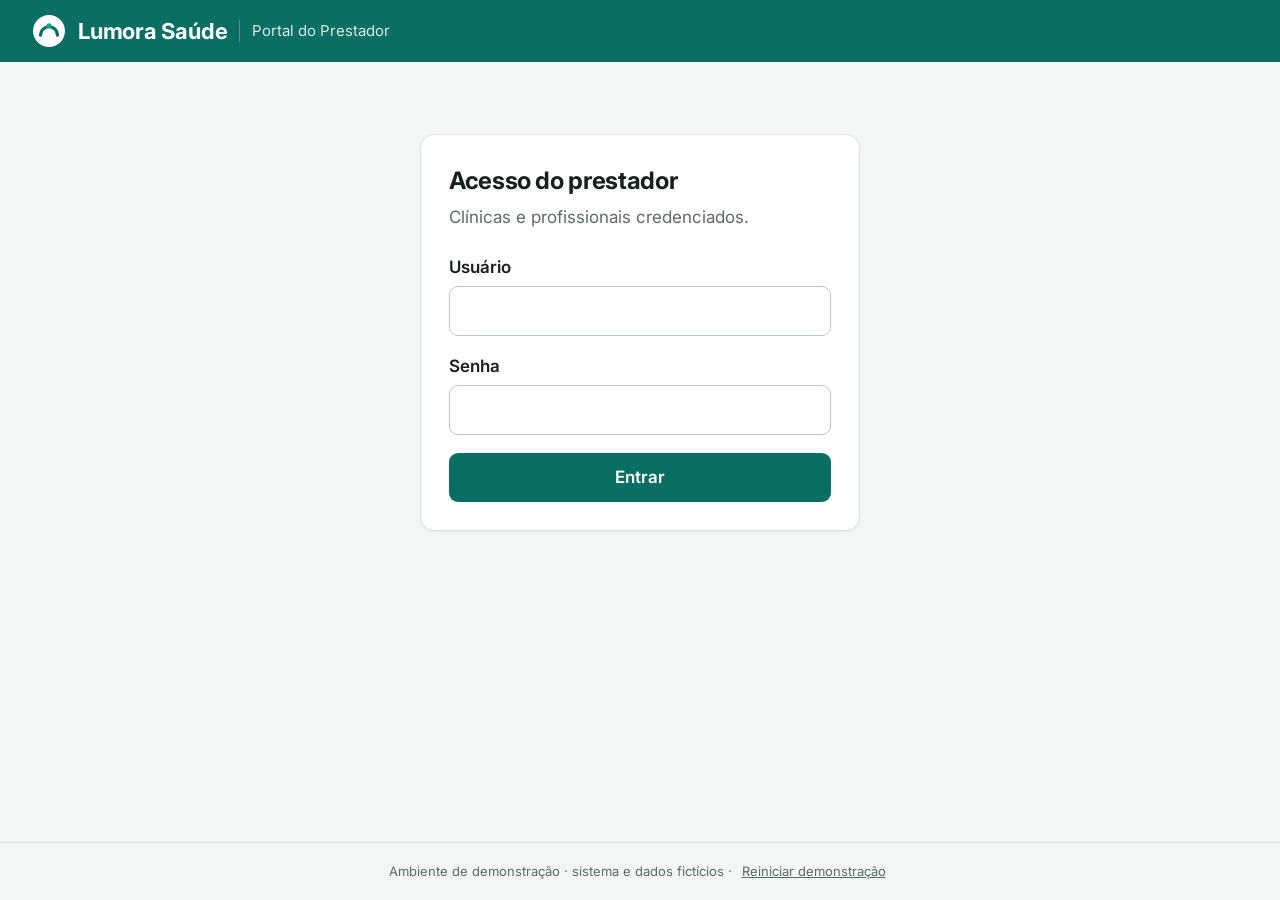
==== solicitar.html @ 8ffa404e "Sistema fictício para demonstração Co-Authored-By: Claude Opus 5.5 <noreply@anthropic.com>" ====
<!doctype html>
<html lang="pt-BR">
<head>
<meta charset="utf-8">
<meta name="viewport" content="width=device-width, initial-scale=1">
<meta name="robots" content="noindex">
<title>Solicitar autorização · Lumora Saúde</title>
<link rel="preconnect" href="https://fonts.googleapis.com">
<link rel="stylesheet" href="https://fonts.googleapis.com/css2?family=Inter:wght@400;600;700&display=swap">
<link rel="stylesheet" href="style.css">
<link rel="icon" href="data:image/svg+xml,%3Csvg xmlns='http://www.w3.org/2000/svg' viewBox='0 0 32 32'%3E%3Ccircle cx='16' cy='16' r='15' fill='%230b6e63'/%3E%3Cpath d='M8 20a8 8 0 0 1 16 0' stroke='%23fff' stroke-width='3' fill='none' stroke-linecap='round'/%3E%3C/svg%3E">
<script src="app.js"></script>
<script>if (!estado().sessao) location.replace('index.html');</script>
</head>
<body>
<header class="topo">
  <div class="marca">
    <svg width="34" height="34" viewBox="0 0 32 32" aria-hidden="true"><circle cx="16" cy="16" r="15" fill="#fff"/><path d="M8 20a8 8 0 0 1 16 0" stroke="#0b6e63" stroke-width="3" fill="none" stroke-linecap="round"/><circle cx="16" cy="11" r="2.4" fill="#14a38e"/></svg>
    <strong>Lumora Saúde</strong><span>Portal do Prestador</span>
  </div>
  <div class="conta"><span>Clínica Equilíbrio · prestador 40217</span><button type="button" onclick="sair()">Sair</button></div>
</header>
<main>
  <h1>Solicitar autorização</h1>
  <p class="sub">Fisioterapia e terapias. Até 10 sessões por pedido sem laudo médico.</p>
  <div class="grade">
    <form id="form-pedido" class="cartao" novalidate>
      <div class="campo">
        <label for="carteirinha">Número da carteirinha</label>
        <input id="carteirinha" name="carteirinha" inputmode="numeric" autocomplete="off" placeholder="0000 0000 0000 00">
      </div>
      <fieldset class="campo opcoes">
        <legend>Procedimento</legend>
        <label><input type="radio" name="procedimento" value="Fisioterapia ortopédica"> Fisioterapia ortopédica</label>
        <label><input type="radio" name="procedimento" value="Fisioterapia neurológica"> Fisioterapia neurológica</label>
        <label><input type="radio" name="procedimento" value="Fisioterapia respiratória"> Fisioterapia respiratória</label>
        <label><input type="radio" name="procedimento" value="RPG — reeducação postural global"> RPG — reeducação postural global</label>
        <label><input type="radio" name="procedimento" value="Pilates clínico"> Pilates clínico</label>
      </fieldset>
      <div class="campo" style="max-width:200px">
        <label for="sessoes">Quantidade de sessões</label>
        <input id="sessoes" name="sessoes" type="number" min="1" max="40">
      </div>
      <div id="erro" class="erro-msg" role="alert"></div>
      <button class="primario" type="submit">Enviar solicitação</button>
    </form>
    <section id="resultado" class="resultado" role="status" aria-live="polite" aria-label="Resultado da solicitação" hidden></section>
  </div>
  <section class="historico cartao">
    <h2>Solicitações de hoje</h2>
    <div id="historico"></div>
  </section>
</main>
<footer class="rodape">Ambiente de demonstração · sistema e dados fictícios · <button type="button" onclick="reiniciar()">Reiniciar demonstração</button></footer>
<script>
  const $ = id => document.getElementById(id);
  function desenhaHistorico() {
    const ps = estado().pedidos;
    if (!ps.length) { $('historico').innerHTML = '<p class="vazio">Nenhuma solicitação enviada hoje.</p>'; return; }
    $('historico').innerHTML = '<table><thead><tr><th>Hora</th><th>Beneficiário</th><th>Procedimento</th><th>Sessões</th><th>Situação</th><th>Número</th></tr></thead><tbody>' +
      ps.slice().reverse().map(p => `<tr><td>${p.hora}</td><td>${p.beneficiario}</td><td>${p.procedimento}</td><td>${p.sessoes}</td>` +
        `<td><span class="selo ${p.tipo}">${p.tipo === 'ok' ? 'Autorizada' : 'Pendente: laudo'}</span></td>` +
        `<td>${p.autorizacao || p.protocolo}</td></tr>`).join('') + '</tbody></table>';
  }
  function mostra(p) {
    const r = $('resultado'); r.hidden = false; r.className = 'resultado ' + p.tipo;
    if (p.tipo === 'falha') { r.innerHTML = `<p class="estado">Não foi possível enviar</p><p>${p.motivo}</p>`; return; }
    const linhas = `<dl class="dados"><dt>Beneficiário</dt><dd>${p.beneficiario}</dd><dt>Carteirinha</dt><dd>${p.carteirinha}</dd>` +
      `<dt>Procedimento</dt><dd>${p.procedimento}</dd><dt>Sessões</dt><dd>${p.sessoes}</dd>`;
    if (p.tipo === 'ok') {
      r.innerHTML = `<p class="estado">Autorizada</p><div>Número da autorização</div><div class="numero">${p.autorizacao}</div>` +
        linhas + `<dt>Validade</dt><dd>até ${p.validade}</dd></dl>`;
    } else {
      r.innerHTML = `<p class="estado">Pendente: laudo médico obrigatório</p>` +
        `<p>Pedidos com mais de 10 sessões precisam de laudo médico assinado. Envie o laudo em até 5 dias úteis para a análise seguir.</p>` +
        `<div>Protocolo</div><div class="numero">${p.protocolo}</div>` + linhas + `</dl>`;
    }
  }
  $('form-pedido').addEventListener('submit', ev => {
    ev.preventDefault(); $('erro').textContent = '';
    const proc = (document.querySelector('input[name=procedimento]:checked') || {}).value;
    if (!proc) { $('erro').textContent = 'Selecione o procedimento.'; return; }
    const p = solicitar($('carteirinha').value, proc, $('sessoes').value);
    mostra(p); desenhaHistorico();
    if (p.tipo !== 'falha') ev.target.reset();
  });
  desenhaHistorico();
</script>
</body>
</html>
---- style.css ----
:root {
  --marca: #0b6e63;
  --marca-escura: #084f47;
  --acento: #14a38e;
  --fundo: #f2f6f5;
  --cartao: #ffffff;
  --texto: #15211f;
  --suave: #5b6b68;
  --linha: #d9e3e1;
  --ok: #157a4a;
  --ok-fundo: #e5f5ec;
  --alerta: #9a5b00;
  --alerta-fundo: #fff3dc;
  --erro: #b3261e;
  --erro-fundo: #fdeceb;
}
* { box-sizing: border-box; }
html, body { margin: 0; }
body {
  background: var(--fundo);
  color: var(--texto);
  font: 17px/1.5 "Inter", "Segoe UI", Roboto, "Helvetica Neue", Arial, sans-serif;
  min-height: 100vh;
  display: flex;
  flex-direction: column;
}
.topo {
  background: var(--marca);
  color: #fff;
  padding: 14px 32px;
  display: flex;
  align-items: center;
  gap: 14px;
}
.topo .marca { display: flex; align-items: center; gap: 12px; }
.topo .marca strong { font-size: 22px; letter-spacing: -0.01em; }
.topo .marca span { font-size: 15px; opacity: 0.85; border-left: 1px solid rgba(255,255,255,0.35); padding-left: 12px; }
.topo .conta { margin-left: auto; display: flex; align-items: center; gap: 16px; font-size: 15px; }
.topo .conta button {
  background: transparent; color: #fff; border: 1px solid rgba(255,255,255,0.5);
  border-radius: 8px; padding: 6px 14px; font: inherit; cursor: pointer;
}
main { flex: 1; width: 100%; max-width: 1120px; margin: 0 auto; padding: 32px; }
h1 { font-size: 28px; margin: 0 0 6px; letter-spacing: -0.015em; }
.sub { color: var(--suave); margin: 0 0 24px; }
.cartao {
  background: var(--cartao);
  border: 1px solid var(--linha);
  border-radius: 14px;
  padding: 28px;
  box-shadow: 0 1px 2px rgba(10, 40, 36, 0.05);
}
label { display: block; font-weight: 600; margin: 0 0 6px; }
input, select {
  width: 100%;
  font: inherit;
  padding: 11px 13px;
  border: 1px solid #b9c8c5;
  border-radius: 9px;
  background: #fff;
  color: var(--texto);
}
input:focus, select:focus { outline: 3px solid rgba(20, 163, 142, 0.3); border-color: var(--acento); }
.campo { margin-bottom: 18px; }
.ajuda { color: var(--suave); font-size: 14px; margin-top: 4px; }
button.primario {
  background: var(--marca);
  color: #fff;
  border: 0;
  border-radius: 9px;
  padding: 12px 22px;
  font: inherit;
  font-weight: 600;
  cursor: pointer;
}
button.primario:hover { background: var(--marca-escura); }
button.secundario {
  background: #fff; color: var(--marca); border: 1px solid var(--marca);
  border-radius: 9px; padding: 11px 20px; font: inherit; font-weight: 600; cursor: pointer;
}
.erro-msg { color: var(--erro); background: var(--erro-fundo); border-radius: 9px; padding: 10px 14px; margin-bottom: 16px; }
.erro-msg:empty { display: none; }
.rodape {
  text-align: center; color: var(--suave); font-size: 13px; padding: 18px; border-top: 1px solid var(--linha);
}
.rodape button { background: none; border: 0; color: var(--suave); text-decoration: underline; font: inherit; cursor: pointer; }

/* login */
.login { max-width: 440px; margin: 40px auto 0; }
.login h1 { font-size: 24px; }

/* solicitação */
.grade { display: grid; grid-template-columns: 1fr 1fr; gap: 24px; align-items: start; }
.linha3 { display: grid; grid-template-columns: 1fr 150px; gap: 16px; }
.resultado { border-radius: 14px; padding: 24px 28px; border: 1px solid var(--linha); background: #fff; }
.resultado[hidden] { display: none; }
.resultado .estado { font-size: 24px; font-weight: 700; margin: 0 0 4px; }
.resultado.ok { background: var(--ok-fundo); border-color: #b9e2c9; }
.resultado.ok .estado { color: var(--ok); }
.resultado.pendente { background: var(--alerta-fundo); border-color: #f1d49c; }
.resultado.pendente .estado { color: var(--alerta); }
.resultado.falha { background: var(--erro-fundo); border-color: #f3c3bf; }
.resultado.falha .estado { color: var(--erro); }
.numero { font-size: 30px; font-weight: 700; letter-spacing: 0.02em; margin: 10px 0 14px; font-variant-numeric: tabular-nums; }
.dados { display: grid; grid-template-columns: 150px 1fr; gap: 4px 12px; margin: 0; }
.dados dt { color: var(--suave); }
.dados dd { margin: 0; font-weight: 600; }
.vazio { color: var(--suave); }
table { width: 100%; border-collapse: collapse; font-size: 15px; }
th { text-align: left; color: var(--suave); font-weight: 600; border-bottom: 1px solid var(--linha); padding: 8px 10px; }
td { border-bottom: 1px solid var(--linha); padding: 10px; }
.selo { display: inline-block; border-radius: 999px; padding: 2px 10px; font-size: 13px; font-weight: 700; }
.selo.ok { background: var(--ok-fundo); color: var(--ok); }
.selo.pendente { background: var(--alerta-fundo); color: var(--alerta); }
.historico { margin-top: 28px; }
.historico h2 { font-size: 19px; margin: 0 0 12px; }
fieldset.opcoes { border: 0; padding: 0; margin: 0 0 18px; }
fieldset.opcoes legend { font-weight: 600; margin-bottom: 6px; padding: 0; }
fieldset.opcoes label { font-weight: 400; display: flex; align-items: center; gap: 10px; padding: 7px 12px; border: 1px solid var(--linha); border-radius: 9px; margin-bottom: 6px; cursor: pointer; }
fieldset.opcoes label:has(input:checked) { border-color: var(--acento); background: #e9f6f3; font-weight: 600; }
fieldset.opcoes input { width: auto; margin: 0; accent-color: var(--marca); }
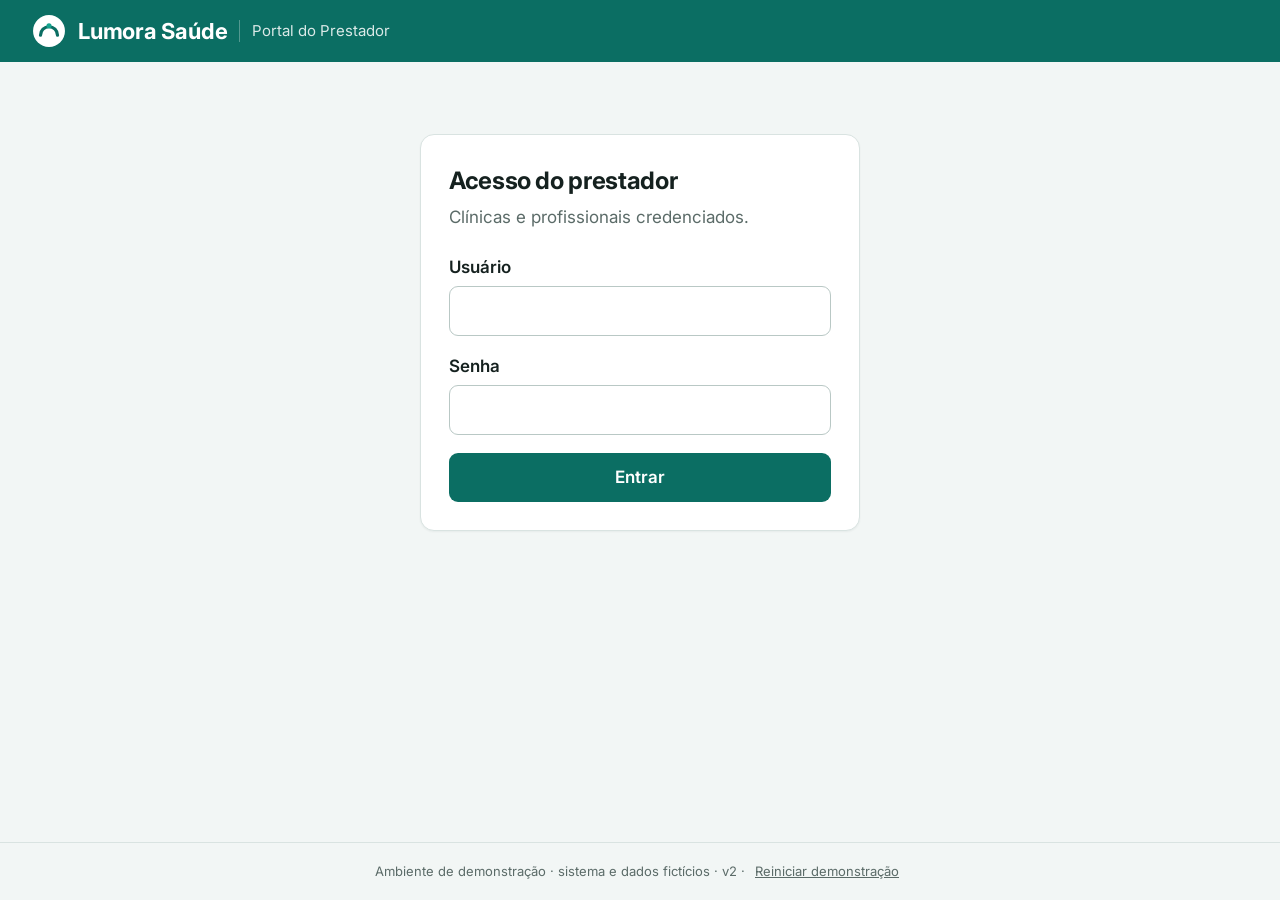
==== commit 76b6b43c: "Selo v2, cache novo do app.js e erro de script visível Co-Authored-By: Claude Opus 5.5 <noreply@anth" ====
--- a/solicitar.html
+++ b/solicitar.html
@@ -9,7 +9,7 @@
 <link rel="stylesheet" href="https://fonts.googleapis.com/css2?family=Inter:wght@400;600;700&display=swap">
 <link rel="stylesheet" href="style.css">
 <link rel="icon" href="data:image/svg+xml,%3Csvg xmlns='http://www.w3.org/2000/svg' viewBox='0 0 32 32'%3E%3Ccircle cx='16' cy='16' r='15' fill='%230b6e63'/%3E%3Cpath d='M8 20a8 8 0 0 1 16 0' stroke='%23fff' stroke-width='3' fill='none' stroke-linecap='round'/%3E%3C/svg%3E">
-<script src="app.js"></script>
+<script src="app.js?v=2"></script>
 <script>if (!estado().sessao) location.replace('index.html');</script>
 </head>
 <body>
@@ -51,7 +51,7 @@
     <div id="historico"></div>
   </section>
 </main>
-<footer class="rodape">Ambiente de demonstração · sistema e dados fictícios · <button type="button" onclick="reiniciar()">Reiniciar demonstração</button></footer>
+<footer class="rodape">Ambiente de demonstração · sistema e dados fictícios · v2 · <button type="button" onclick="reiniciar()">Reiniciar demonstração</button></footer>
 <script>
   const $ = id => document.getElementById(id);
   function desenhaHistorico() {
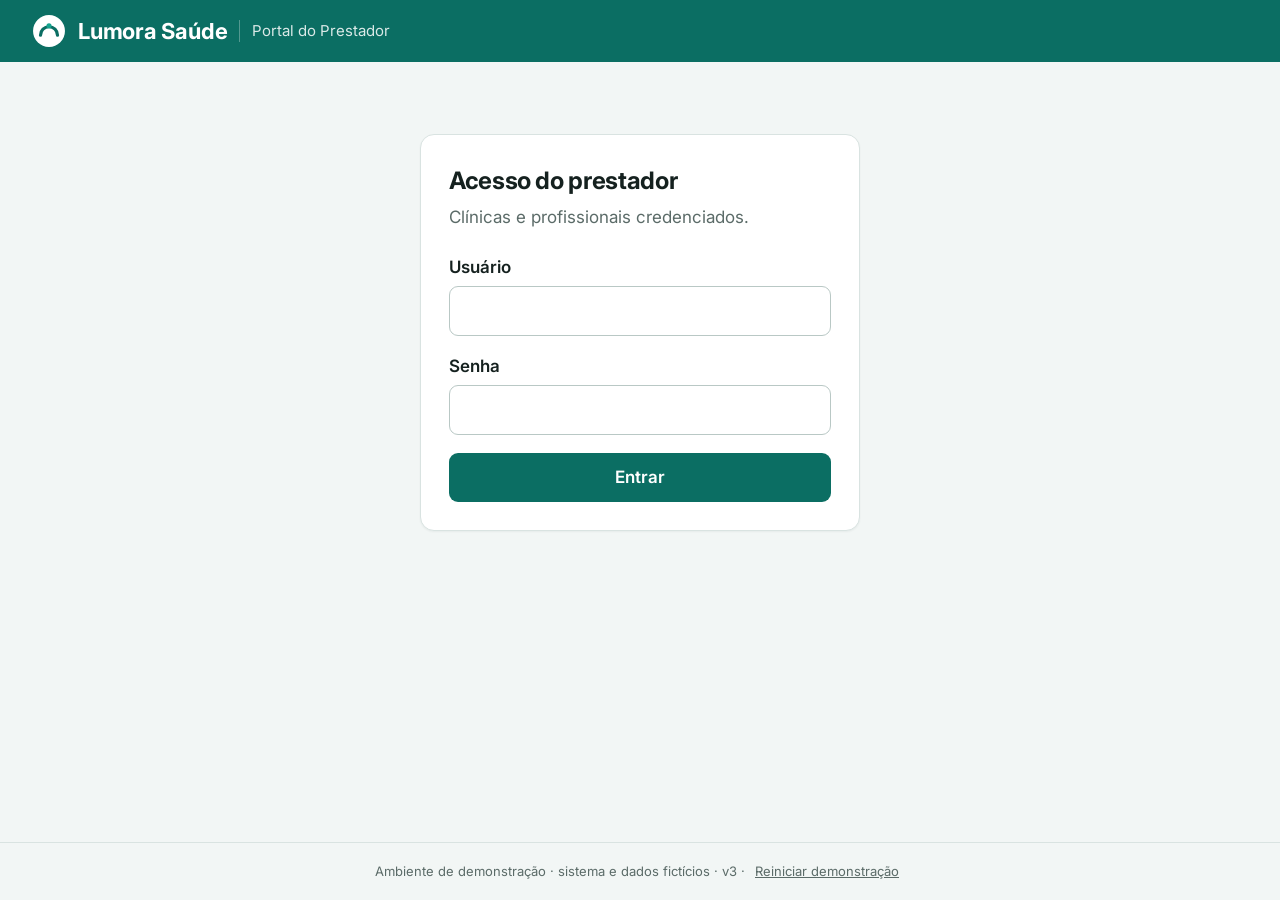
==== commit 71cab038: "Campos sobrevivem à recarga da página entre ações O navegador da plataforma reabre a página antes de" ====
--- a/solicitar.html
+++ b/solicitar.html
@@ -9,7 +9,7 @@
 <link rel="stylesheet" href="https://fonts.googleapis.com/css2?family=Inter:wght@400;600;700&display=swap">
 <link rel="stylesheet" href="style.css">
 <link rel="icon" href="data:image/svg+xml,%3Csvg xmlns='http://www.w3.org/2000/svg' viewBox='0 0 32 32'%3E%3Ccircle cx='16' cy='16' r='15' fill='%230b6e63'/%3E%3Cpath d='M8 20a8 8 0 0 1 16 0' stroke='%23fff' stroke-width='3' fill='none' stroke-linecap='round'/%3E%3C/svg%3E">
-<script src="app.js?v=2"></script>
+<script src="app.js?v=3"></script>
 <script>if (!estado().sessao) location.replace('index.html');</script>
 </head>
 <body>
@@ -51,7 +51,7 @@
     <div id="historico"></div>
   </section>
 </main>
-<footer class="rodape">Ambiente de demonstração · sistema e dados fictícios · v2 · <button type="button" onclick="reiniciar()">Reiniciar demonstração</button></footer>
+<footer class="rodape">Ambiente de demonstração · sistema e dados fictícios · v3 · <button type="button" onclick="reiniciar()">Reiniciar demonstração</button></footer>
 <script>
   const $ = id => document.getElementById(id);
   function desenhaHistorico() {
@@ -76,14 +76,18 @@
         `<div>Protocolo</div><div class="numero">${p.protocolo}</div>` + linhas + `</dl>`;
     }
   }
+  rascunho($('form-pedido'));
+  // o último resultado continua na tela depois de uma recarga
+  function guardaUltimo(p) { const s = estado(); s.ultimo = p; grava(s); }
   $('form-pedido').addEventListener('submit', ev => {
     ev.preventDefault(); $('erro').textContent = '';
     const proc = (document.querySelector('input[name=procedimento]:checked') || {}).value;
-    if (!proc) { $('erro').textContent = 'Selecione o procedimento.'; return; }
+    if (!proc) { $('erro').textContent = 'Selecione o procedimento.'; guardaUltimo({ tipo: 'falha', motivo: 'Selecione o procedimento.' }); mostra(estado().ultimo); return; }
     const p = solicitar($('carteirinha').value, proc, $('sessoes').value);
-    mostra(p); desenhaHistorico();
-    if (p.tipo !== 'falha') ev.target.reset();
+    guardaUltimo(p); mostra(p); desenhaHistorico();
+    if (p.tipo !== 'falha') { ev.target.reset(); limparRascunho(ev.target); }
   });
+  if (estado().ultimo) mostra(estado().ultimo);
   desenhaHistorico();
 </script>
 </body>
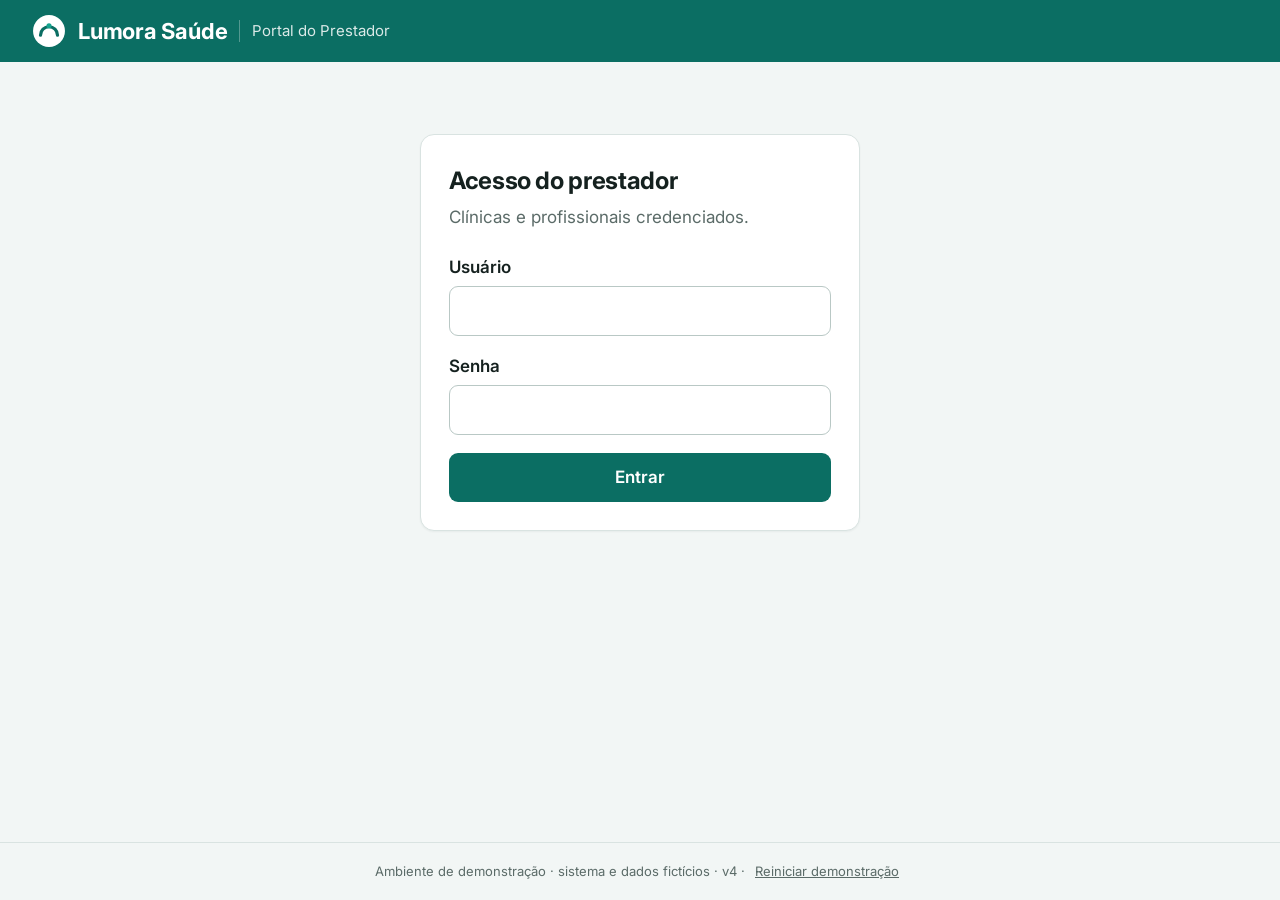
==== commit 7fa2d4ba: "Horário de Brasília Hora do pedido e validade no fuso de São Paulo (o navegador do agente roda em UT" ====
--- a/solicitar.html
+++ b/solicitar.html
@@ -9,7 +9,7 @@
 <link rel="stylesheet" href="https://fonts.googleapis.com/css2?family=Inter:wght@400;600;700&display=swap">
 <link rel="stylesheet" href="style.css">
 <link rel="icon" href="data:image/svg+xml,%3Csvg xmlns='http://www.w3.org/2000/svg' viewBox='0 0 32 32'%3E%3Ccircle cx='16' cy='16' r='15' fill='%230b6e63'/%3E%3Cpath d='M8 20a8 8 0 0 1 16 0' stroke='%23fff' stroke-width='3' fill='none' stroke-linecap='round'/%3E%3C/svg%3E">
-<script src="app.js?v=3"></script>
+<script src="app.js?v=4"></script>
 <script>if (!estado().sessao) location.replace('index.html');</script>
 </head>
 <body>
@@ -51,7 +51,7 @@
     <div id="historico"></div>
   </section>
 </main>
-<footer class="rodape">Ambiente de demonstração · sistema e dados fictícios · v3 · <button type="button" onclick="reiniciar()">Reiniciar demonstração</button></footer>
+<footer class="rodape">Ambiente de demonstração · sistema e dados fictícios · v4 · <button type="button" onclick="reiniciar()">Reiniciar demonstração</button></footer>
 <script>
   const $ = id => document.getElementById(id);
   function desenhaHistorico() {
